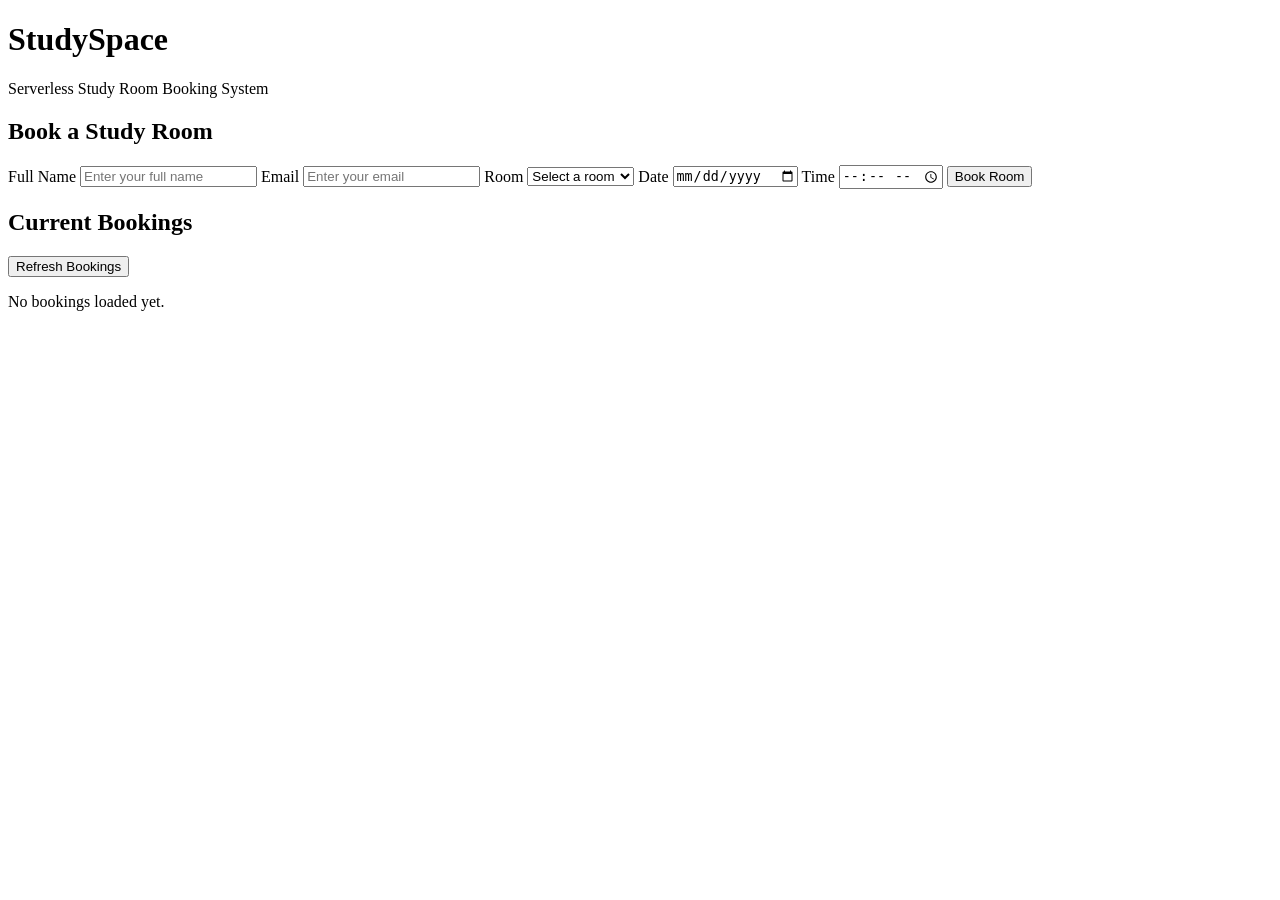
==== frontend /index.html @ 53e07077 "Create  index.html" ====
<!DOCTYPE html>
<html lang="en">
<head>
  <meta charset="UTF-8" />
  <meta name="viewport" content="width=device-width, initial-scale=1.0" />
  <title>StudySpace - Study Room Booking</title>
  <link rel="stylesheet" href="style.css" />
</head>
<body>
  <div class="container">
    <header>
      <h1>StudySpace</h1>
      <p>Serverless Study Room Booking System</p>
    </header>

    <section class="card">
      <h2>Book a Study Room</h2>

      <form id="bookingForm">
        <label>Full Name</label>
        <input type="text" id="studentName" placeholder="Enter your full name" required />

        <label>Email</label>
        <input type="email" id="email" placeholder="Enter your email" required />

        <label>Room</label>
        <select id="room" required>
          <option value="">Select a room</option>
          <option value="Room A">Room A</option>
          <option value="Room B">Room B</option>
          <option value="Room C">Room C</option>
          <option value="Computer Lab">Computer Lab</option>
        </select>

        <label>Date</label>
        <input type="date" id="date" required />

        <label>Time</label>
        <input type="time" id="time" required />

        <button type="submit">Book Room</button>
      </form>
    </section>

    <section class="card">
      <h2>Current Bookings</h2>
      <button id="refreshBtn">Refresh Bookings</button>
      <div id="bookingsList" class="bookings-list">
        <p>No bookings loaded yet.</p>
      </div>
    </section>
  </div>

  <script src="app.js"></script>
</body>
</html>
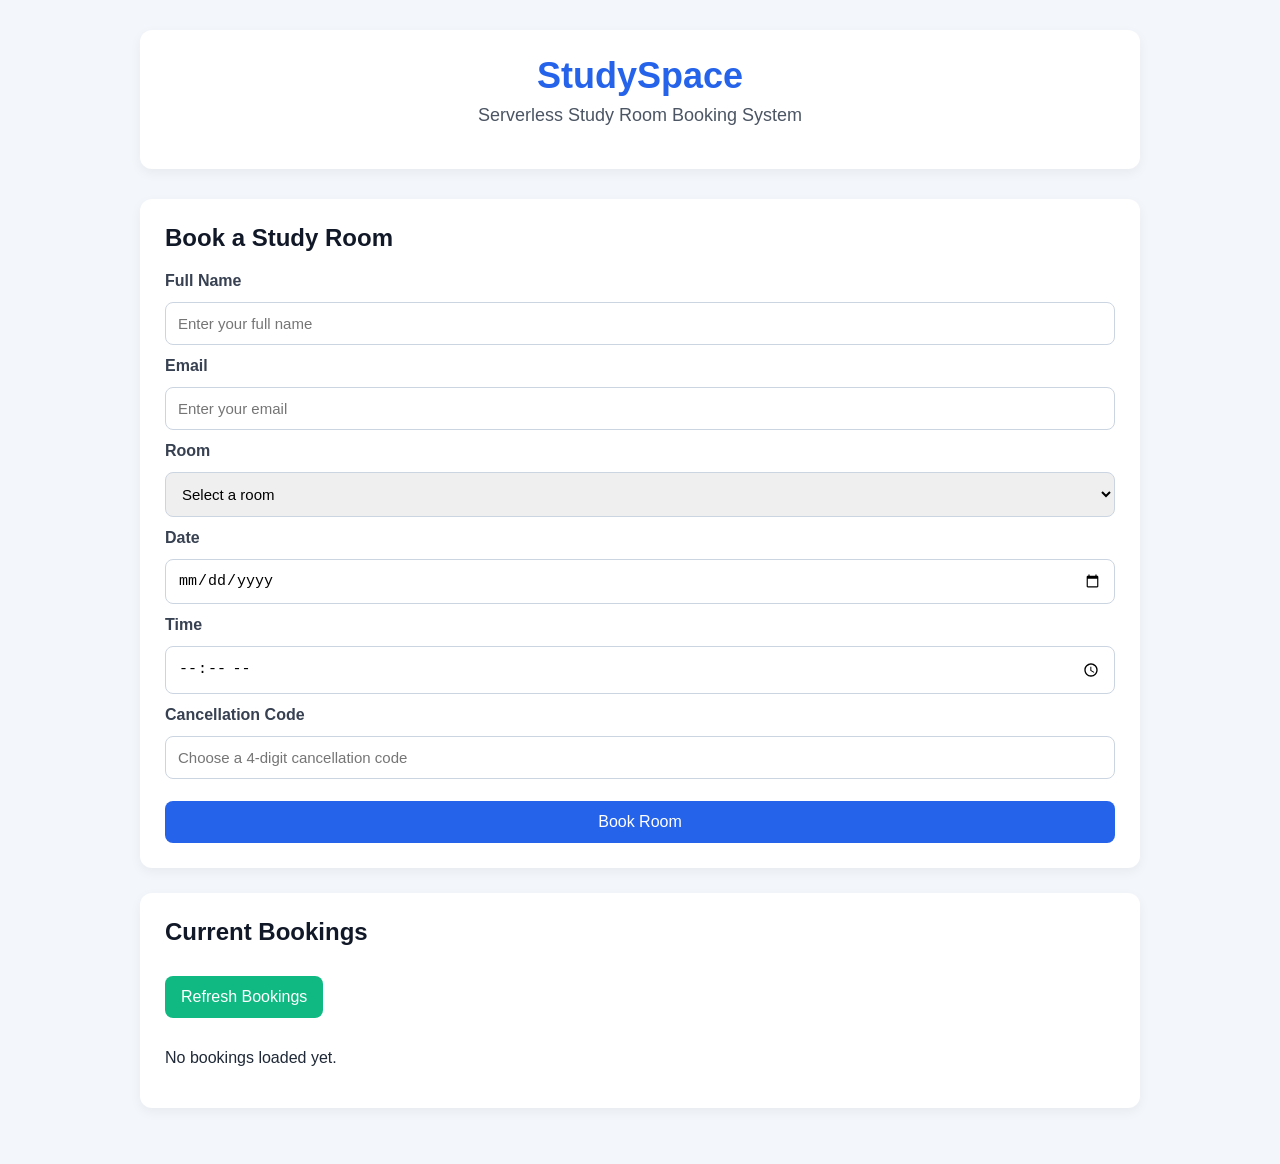
==== commit c3d7e059: "Update index.html Add cancellation code field" ====
--- a/frontend /index.html
+++ b/frontend /index.html
@@ -38,6 +38,14 @@
         <label>Time</label>
         <input type="time" id="time" required />
 
+        <label>Cancellation Code</label>
+        <input 
+          type="password" 
+          id="cancellationCode" 
+          placeholder="Choose a 4-digit cancellation code" 
+          minlength="4"
+          required 
+          />
         <button type="submit">Book Room</button>
       </form>
     </section>
--- a/frontend /style.css
+++ b/frontend /style.css
@@ -0,0 +1,133 @@
+* {
+  box-sizing: border-box;
+}
+
+body {
+  margin: 0;
+  font-family: Arial, sans-serif;
+  background: #f3f6fb;
+  color: #1f2937;
+}
+
+.container {
+  width: 90%;
+  max-width: 1000px;
+  margin: 0 auto;
+  padding: 30px 0;
+}
+
+header {
+  text-align: center;
+  margin-bottom: 30px;
+  padding: 25px;
+  background: white;
+  border-radius: 12px;
+  box-shadow: 0 4px 12px rgba(0, 0, 0, 0.05);
+}
+
+header h1 {
+  margin: 0;
+  font-size: 36px;
+  color: #2563eb;
+}
+
+header p {
+  margin-top: 8px;
+  font-size: 18px;
+  color: #4b5563;
+}
+
+.card {
+  background: white;
+  padding: 25px;
+  margin-bottom: 25px;
+  border-radius: 12px;
+  box-shadow: 0 4px 12px rgba(0, 0, 0, 0.05);
+}
+
+.card h2 {
+  margin-top: 0;
+  color: #111827;
+}
+
+form {
+  display: grid;
+  gap: 12px;
+}
+
+label {
+  font-weight: bold;
+  color: #374151;
+}
+
+input,
+select {
+  padding: 12px;
+  border: 1px solid #cbd5e1;
+  border-radius: 8px;
+  font-size: 15px;
+}
+
+button {
+  margin-top: 10px;
+  padding: 12px 16px;
+  border: none;
+  border-radius: 8px;
+  background: #2563eb;
+  color: white;
+  font-size: 16px;
+  cursor: pointer;
+}
+
+button:hover {
+  background: #1d4ed8;
+}
+
+#refreshBtn {
+  background: #10b981;
+  margin-bottom: 15px;
+}
+
+#refreshBtn:hover {
+  background: #059669;
+}
+
+.bookings-list {
+  margin-top: 15px;
+}
+
+.booking-item {
+  border: 1px solid #e5e7eb;
+  border-left: 5px solid #2563eb;
+  padding: 15px;
+  margin-bottom: 12px;
+  border-radius: 8px;
+  background: #f9fafb;
+}
+
+.booking-item h3 {
+  margin: 0 0 8px 0;
+}
+
+.booking-item p {
+  margin: 4px 0;
+}
+
+.delete-btn {
+  background: #dc2626;
+  margin-top: 10px;
+}
+
+.delete-btn:hover {
+  background: #b91c1c;
+}
+
+.success {
+  color: #059669;
+  font-weight: bold;
+}
+
+.error {
+  color: #dc2626;
+  font-weight: bold;
+}
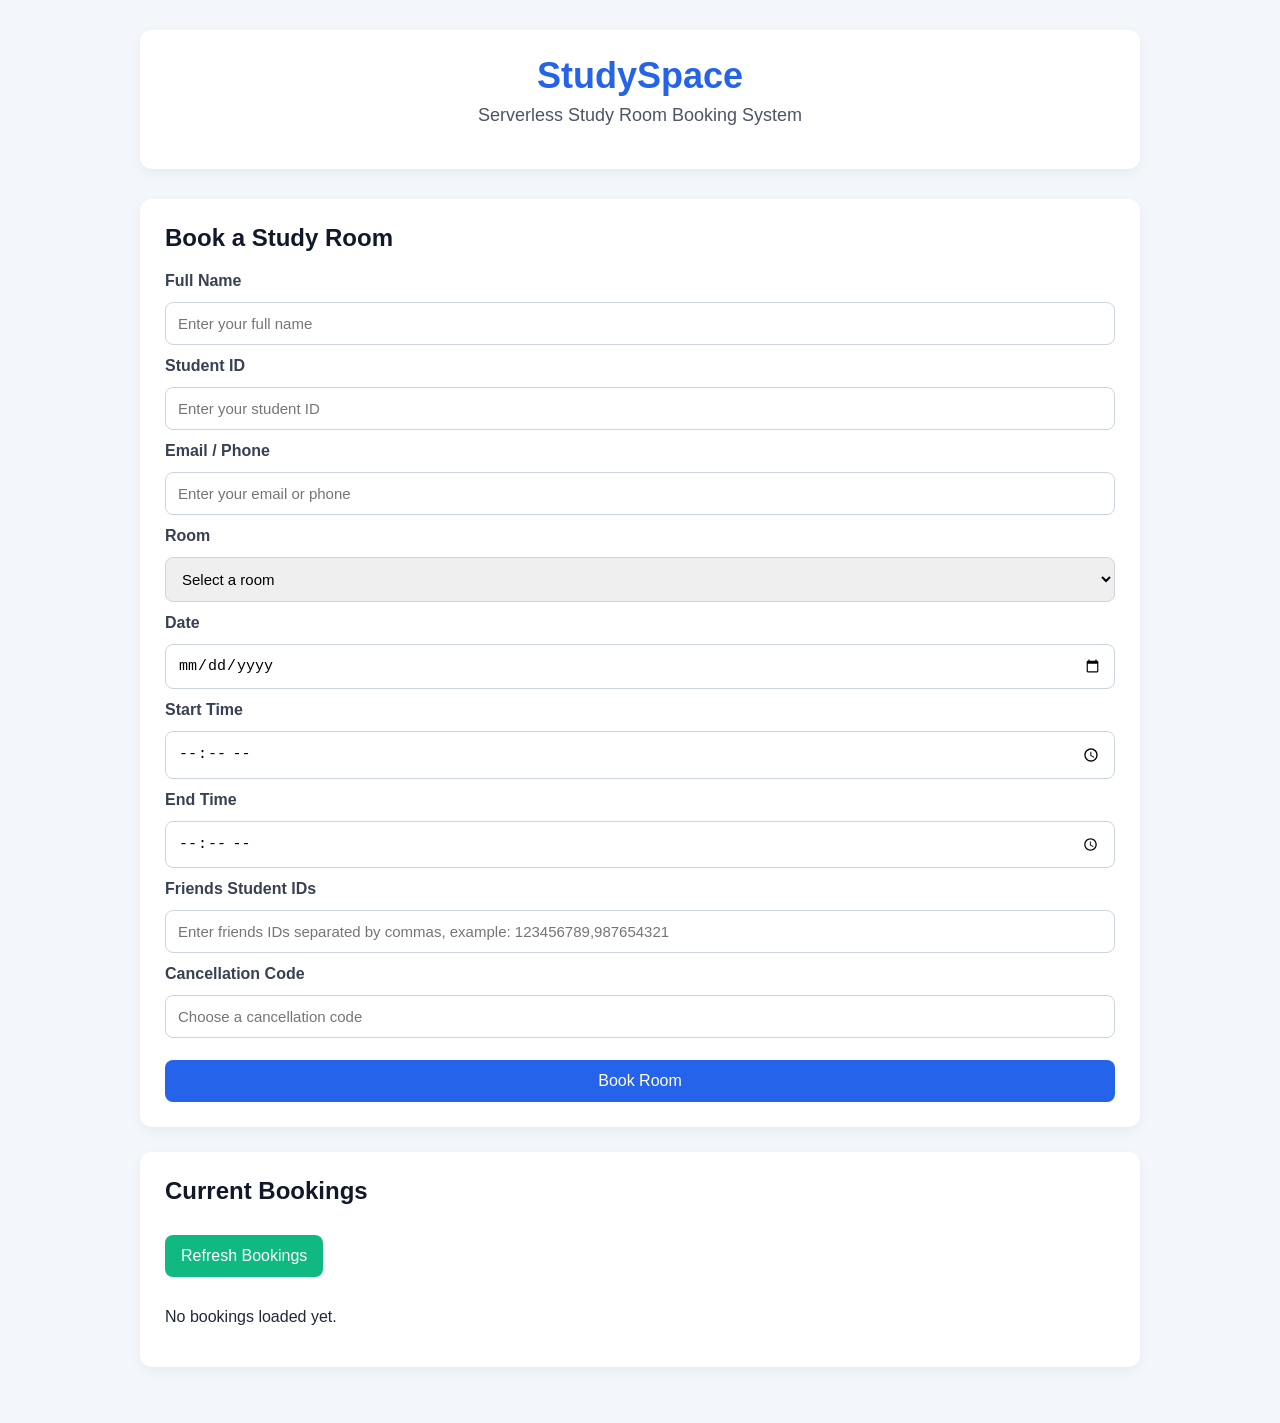
==== commit f3614450: "Update index.html Improve booking form fields" ====
--- a/frontend /index.html
+++ b/frontend /index.html
@@ -20,8 +20,11 @@
         <label>Full Name</label>
         <input type="text" id="studentName" placeholder="Enter your full name" required />
 
-        <label>Email</label>
-        <input type="email" id="email" placeholder="Enter your email" required />
+        <label>Student ID</label>
+        <input type="text" id="studentId" placeholder="Enter your student ID" required />
+
+        <label>Email / Phone</label>
+        <input type="text" id="contact" placeholder="Enter your email or phone" required />
 
         <label>Room</label>
         <select id="room" required>
@@ -35,17 +38,27 @@
         <label>Date</label>
         <input type="date" id="date" required />
 
-        <label>Time</label>
-        <input type="time" id="time" required />
+        <label>Start Time</label>
+        <input type="time" id="startTime" required />
+
+        <label>End Time</label>
+        <input type="time" id="endTime" required />
+
+        <label>Friends Student IDs</label>
+        <input
+          type="text"
+          id="friendsIds"
+          placeholder="Enter friends IDs separated by commas, example: 123456789,987654321"
+        />
 
         <label>Cancellation Code</label>
-        <input 
-          type="password" 
-          id="cancellationCode" 
-          placeholder="Choose a 4-digit cancellation code" 
-          minlength="4"
-          required 
-          />
+        <input
+          type="password"
+          id="cancellationCode"
+          placeholder="Choose a cancellation code"
+          required
+        />
+
         <button type="submit">Book Room</button>
       </form>
     </section>
